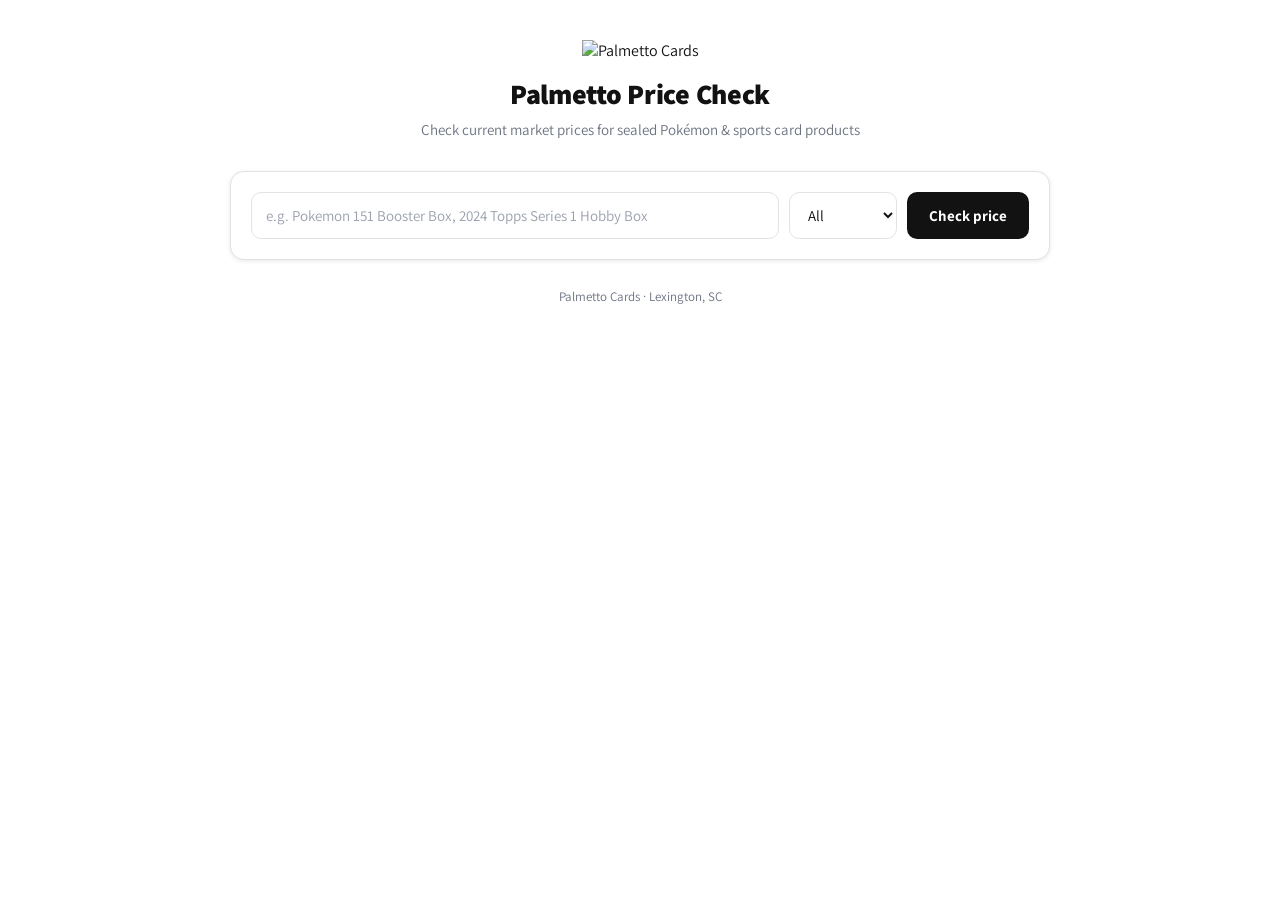
==== palmettopricecheck.html @ 822df372 "Add standalone Palmetto Price Check page (UI scaffold)" ====
<!DOCTYPE html>
<html lang="en">
<head>
<meta charset="UTF-8" />
<meta name="viewport" content="width=device-width, initial-scale=1.0" />
<title>Palmetto Price Check | Palmetto Cards</title>
<link rel="preconnect" href="https://fonts.googleapis.com" />
<link rel="preconnect" href="https://fonts.gstatic.com" crossorigin />
<link href="https://fonts.googleapis.com/css2?family=Assistant:wght@400;600;700;800&display=swap" rel="stylesheet" />
<style>
    :root {
        --bg: #ffffff; --panel: #ffffff; --panel-2: #f6f6f6; --border: #e3e3e3;
        --text: #121212; --muted: #6b7280; --accent: #121212; --accent-2: #16a34a;
        --done: #16a34a; --pending: #9ca3af;
    }
    * { box-sizing: border-box; }
    html, body { margin: 0; padding: 0; }
    body {
        font-family: "Assistant", -apple-system, BlinkMacSystemFont, "Segoe UI", Roboto, Helvetica, Arial, sans-serif;
        background: var(--bg); color: var(--text); min-height: 100vh; padding: 40px 20px;
    }
    .container { max-width: 820px; margin: 0 auto; }
    .topnav { max-width: 820px; margin: 0 auto 18px; }
    .topnav a { color: var(--muted); text-decoration: none; font-size: 14px; font-weight: 600; }
    .topnav a:hover { color: var(--accent); }
    header { text-align: center; margin-bottom: 32px; }
    .brand-logo { height: 64px; width: auto; margin-bottom: 14px; }
    header h1 { margin: 0 0 8px; font-size: 28px; font-weight: 800; letter-spacing: -0.01em; }
    header p { margin: 0; color: var(--muted); font-size: 15px; }
    .search-card {
        background: var(--panel); border: 1px solid var(--border);
        border-radius: 14px; padding: 20px; margin-bottom: 24px;
        box-shadow: 0 1px 4px rgba(18,18,18,0.10);
    }
    .search-row { display: flex; gap: 10px; flex-wrap: wrap; }
    input[type="text"] {
        flex: 1; min-width: 200px; padding: 12px 14px; background: #fff;
        border: 1px solid var(--border); border-radius: 10px;
        color: var(--text); font-size: 15px; outline: none; font-family: inherit;
    }
    input[type="text"]:focus { border-color: var(--accent); }
    input[type="text"]::placeholder { color: #9aa0ad; }
    select {
        padding: 12px 14px; background: #fff; border: 1px solid var(--border);
        border-radius: 10px; color: var(--text); font-size: 15px; font-family: inherit; cursor: pointer;
    }
    button {
        padding: 12px 22px; background: var(--accent); color: #fff;
        border: none; border-radius: 10px; font-size: 15px; font-weight: 700;
        cursor: pointer; font-family: inherit;
    }
    button:hover { background: #2a2a2a; }
    .result-card {
        background: var(--panel); border: 1px solid var(--border);
        border-radius: 14px; padding: 24px; box-shadow: 0 1px 4px rgba(18,18,18,0.10);
    }
    .muted-note { color: var(--muted); font-size: 14px; }
    .notice {
        padding: 14px 16px; border-radius: 10px; font-size: 14px;
        background: rgba(18,18,18,0.05); border: 1px solid var(--border); color: var(--muted);
    }
    .preview-badge {
        display: inline-block; font-size: 11px; font-weight: 700; text-transform: uppercase;
        letter-spacing: 0.04em; padding: 3px 8px; border-radius: 99px;
        background: rgba(245, 158, 11, 0.15); color: #b45309; margin-bottom: 14px;
    }
    .price-row {
        display: grid; grid-template-columns: 1fr auto; gap: 12px; align-items: center;
        padding: 14px 16px; background: var(--panel-2); border: 1px solid var(--border);
        border-radius: 12px; margin-bottom: 10px;
    }
    .price-info .price-title { font-size: 15px; font-weight: 700; }
    .price-info .price-meta { font-size: 12px; color: var(--muted); margin-top: 2px; }
    .price-value { font-size: 18px; font-weight: 800; color: var(--done); white-space: nowrap; }
    .price-value .src { display: block; font-size: 11px; font-weight: 600; color: var(--muted); text-align: right; }
    footer { text-align: center; margin-top: 28px; color: var(--muted); font-size: 13px; }
    @media (max-width: 600px) { body { padding: 20px 12px; } .search-row { flex-direction: column; } }
</style>
</head>
<body>

<div class="container">

    <header>
        <img class="brand-logo" src="https://palmettocards.com/cdn/shop/files/Screenshot_2023-06-26_184054.png?v=1687822886&width=400" alt="Palmetto Cards" />
        <h1>Palmetto Price Check</h1>
        <p>Check current market prices for sealed Pokémon &amp; sports card products</p>
    </header>

    <div class="search-card">
        <form id="priceForm">
            <div class="search-row">
                <input type="text" id="queryInput" placeholder="e.g. Pokemon 151 Booster Box, 2024 Topps Series 1 Hobby Box" autocomplete="off" />
                <select id="categorySelect">
                    <option value="all">All</option>
                    <option value="pokemon">Pokémon</option>
                    <option value="sports">Sports</option>
                </select>
                <button type="submit">Check price</button>
            </div>
        </form>
    </div>

    <div id="results"></div>

    <footer>Palmetto Cards &middot; Lexington, SC</footer>

</div>
<script src="pricecheck.js"></script>
</body>
</html>
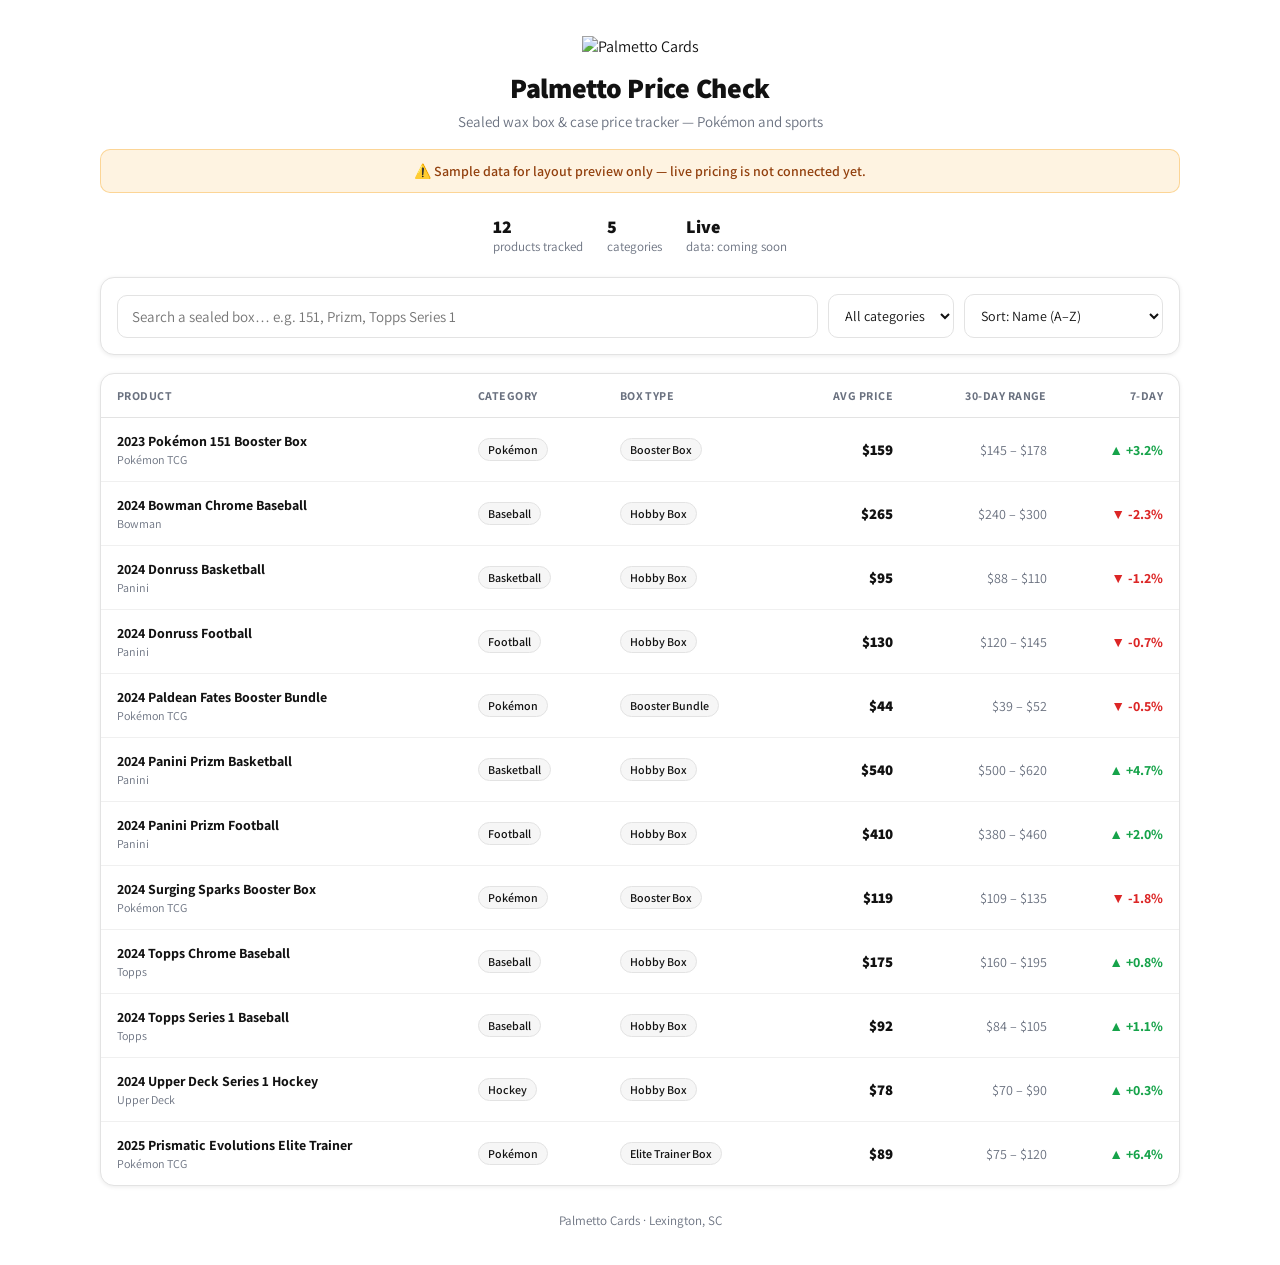
==== commit f7626347: "Build WaxStat-style price dashboard UI (sample data, ready for real feed)" ====
--- a/palmettopricecheck.html
+++ b/palmettopricecheck.html
@@ -10,71 +10,75 @@
 <style>
     :root {
         --bg: #ffffff; --panel: #ffffff; --panel-2: #f6f6f6; --border: #e3e3e3;
-        --text: #121212; --muted: #6b7280; --accent: #121212; --accent-2: #16a34a;
-        --done: #16a34a; --pending: #9ca3af;
+        --text: #121212; --muted: #6b7280; --accent: #121212;
+        --up: #16a34a; --down: #dc2626;
     }
     * { box-sizing: border-box; }
     html, body { margin: 0; padding: 0; }
     body {
         font-family: "Assistant", -apple-system, BlinkMacSystemFont, "Segoe UI", Roboto, Helvetica, Arial, sans-serif;
-        background: var(--bg); color: var(--text); min-height: 100vh; padding: 40px 20px;
+        background: var(--bg); color: var(--text); min-height: 100vh; padding: 36px 20px;
     }
-    .container { max-width: 820px; margin: 0 auto; }
-    .topnav { max-width: 820px; margin: 0 auto 18px; }
-    .topnav a { color: var(--muted); text-decoration: none; font-size: 14px; font-weight: 600; }
-    .topnav a:hover { color: var(--accent); }
-    header { text-align: center; margin-bottom: 32px; }
-    .brand-logo { height: 64px; width: auto; margin-bottom: 14px; }
-    header h1 { margin: 0 0 8px; font-size: 28px; font-weight: 800; letter-spacing: -0.01em; }
+    .container { max-width: 1080px; margin: 0 auto; }
+    header { text-align: center; margin-bottom: 18px; }
+    .brand-logo { height: 60px; width: auto; margin-bottom: 12px; }
+    header h1 { margin: 0 0 6px; font-size: 28px; font-weight: 800; letter-spacing: -0.01em; }
     header p { margin: 0; color: var(--muted); font-size: 15px; }
-    .search-card {
-        background: var(--panel); border: 1px solid var(--border);
-        border-radius: 14px; padding: 20px; margin-bottom: 24px;
-        box-shadow: 0 1px 4px rgba(18,18,18,0.10);
+    .sample-banner {
+        max-width: 1080px; margin: 0 auto 22px; padding: 12px 16px; border-radius: 10px;
+        background: rgba(245, 158, 11, 0.12); border: 1px solid rgba(245, 158, 11, 0.35);
+        color: #92400e; font-size: 14px; text-align: center; font-weight: 600;
     }
-    .search-row { display: flex; gap: 10px; flex-wrap: wrap; }
-    input[type="text"] {
-        flex: 1; min-width: 200px; padding: 12px 14px; background: #fff;
-        border: 1px solid var(--border); border-radius: 10px;
-        color: var(--text); font-size: 15px; outline: none; font-family: inherit;
+    .statsbar {
+        display: flex; gap: 24px; justify-content: center; flex-wrap: wrap;
+        margin-bottom: 22px; color: var(--muted); font-size: 13px;
     }
-    input[type="text"]:focus { border-color: var(--accent); }
-    input[type="text"]::placeholder { color: #9aa0ad; }
-    select {
-        padding: 12px 14px; background: #fff; border: 1px solid var(--border);
-        border-radius: 10px; color: var(--text); font-size: 15px; font-family: inherit; cursor: pointer;
+    .statsbar .stat strong { color: var(--text); font-size: 18px; font-weight: 800; display: block; }
+    .controls {
+        background: var(--panel); border: 1px solid var(--border); border-radius: 14px;
+        padding: 16px; margin-bottom: 18px; box-shadow: 0 1px 4px rgba(18,18,18,0.08);
+        display: flex; gap: 10px; flex-wrap: wrap; align-items: center;
     }
-    button {
-        padding: 12px 22px; background: var(--accent); color: #fff;
-        border: none; border-radius: 10px; font-size: 15px; font-weight: 700;
-        cursor: pointer; font-family: inherit;
+    .controls input[type="text"] {
+        flex: 1; min-width: 220px; padding: 11px 14px; background: #fff;
+        border: 1px solid var(--border); border-radius: 10px; color: var(--text);
+        font-size: 15px; outline: none; font-family: inherit;
     }
-    button:hover { background: #2a2a2a; }
-    .result-card {
-        background: var(--panel); border: 1px solid var(--border);
-        border-radius: 14px; padding: 24px; box-shadow: 0 1px 4px rgba(18,18,18,0.10);
+    .controls input[type="text"]:focus { border-color: var(--accent); }
+    .controls select {
+        padding: 11px 12px; background: #fff; border: 1px solid var(--border);
+        border-radius: 10px; color: var(--text); font-size: 14px; font-family: inherit; cursor: pointer;
     }
-    .muted-note { color: var(--muted); font-size: 14px; }
-    .notice {
-        padding: 14px 16px; border-radius: 10px; font-size: 14px;
-        background: rgba(18,18,18,0.05); border: 1px solid var(--border); color: var(--muted);
+    .table-wrap {
+        background: var(--panel); border: 1px solid var(--border); border-radius: 14px;
+        box-shadow: 0 1px 4px rgba(18,18,18,0.08); overflow-x: auto;
     }
-    .preview-badge {
-        display: inline-block; font-size: 11px; font-weight: 700; text-transform: uppercase;
-        letter-spacing: 0.04em; padding: 3px 8px; border-radius: 99px;
-        background: rgba(245, 158, 11, 0.15); color: #b45309; margin-bottom: 14px;
+    table { width: 100%; border-collapse: collapse; min-width: 760px; }
+    thead th {
+        text-align: left; font-size: 12px; text-transform: uppercase; letter-spacing: 0.04em;
+        color: var(--muted); font-weight: 700; padding: 14px 16px; border-bottom: 1px solid var(--border);
+        white-space: nowrap;
     }
-    .price-row {
-        display: grid; grid-template-columns: 1fr auto; gap: 12px; align-items: center;
-        padding: 14px 16px; background: var(--panel-2); border: 1px solid var(--border);
-        border-radius: 12px; margin-bottom: 10px;
+    thead th.num, tbody td.num { text-align: right; }
+    tbody td { padding: 14px 16px; border-bottom: 1px solid #f0f0f0; font-size: 14px; vertical-align: middle; }
+    tbody tr:last-child td { border-bottom: none; }
+    tbody tr:hover { background: var(--panel-2); }
+    .prod-title { font-weight: 700; }
+    .prod-meta { font-size: 12px; color: var(--muted); margin-top: 2px; }
+    .pill {
+        display: inline-block; font-size: 12px; font-weight: 600; padding: 3px 9px;
+        border-radius: 99px; background: var(--panel-2); border: 1px solid var(--border); color: var(--text);
+        white-space: nowrap;
     }
-    .price-info .price-title { font-size: 15px; font-weight: 700; }
-    .price-info .price-meta { font-size: 12px; color: var(--muted); margin-top: 2px; }
-    .price-value { font-size: 18px; font-weight: 800; color: var(--done); white-space: nowrap; }
-    .price-value .src { display: block; font-size: 11px; font-weight: 600; color: var(--muted); text-align: right; }
-    footer { text-align: center; margin-top: 28px; color: var(--muted); font-size: 13px; }
-    @media (max-width: 600px) { body { padding: 20px 12px; } .search-row { flex-direction: column; } }
+    .price { font-weight: 800; font-size: 15px; white-space: nowrap; }
+    .range { color: var(--muted); white-space: nowrap; }
+    .trend { font-weight: 700; white-space: nowrap; }
+    .trend.up { color: var(--up); }
+    .trend.down { color: var(--down); }
+    .trend.flat { color: var(--muted); }
+    .empty { padding: 30px; text-align: center; color: var(--muted); }
+    footer { text-align: center; margin-top: 26px; color: var(--muted); font-size: 13px; }
+    @media (max-width: 600px) { body { padding: 20px 12px; } .controls { flex-direction: column; align-items: stretch; } }
 </style>
 </head>
 <body>
@@ -84,24 +88,52 @@
     <header>
         <img class="brand-logo" src="https://palmettocards.com/cdn/shop/files/Screenshot_2023-06-26_184054.png?v=1687822886&width=400" alt="Palmetto Cards" />
         <h1>Palmetto Price Check</h1>
-        <p>Check current market prices for sealed Pokémon &amp; sports card products</p>
+        <p>Sealed wax box &amp; case price tracker — Pokémon and sports</p>
     </header>
 
-    <div class="search-card">
-        <form id="priceForm">
-            <div class="search-row">
-                <input type="text" id="queryInput" placeholder="e.g. Pokemon 151 Booster Box, 2024 Topps Series 1 Hobby Box" autocomplete="off" />
-                <select id="categorySelect">
-                    <option value="all">All</option>
-                    <option value="pokemon">Pokémon</option>
-                    <option value="sports">Sports</option>
-                </select>
-                <button type="submit">Check price</button>
-            </div>
-        </form>
+</div>
+
+<div class="sample-banner">
+    ⚠️ Sample data for layout preview only — live pricing is not connected yet.
+</div>
+
+<div class="container">
+
+    <div class="statsbar">
+        <div class="stat"><strong id="statCount">—</strong> products tracked</div>
+        <div class="stat"><strong id="statCats">—</strong> categories</div>
+        <div class="stat"><strong>Live</strong> data: coming soon</div>
     </div>
 
-    <div id="results"></div>
+    <div class="controls">
+        <input type="text" id="searchInput" placeholder="Search a sealed box… e.g. 151, Prizm, Topps Series 1" autocomplete="off" />
+        <select id="categoryFilter">
+            <option value="all">All categories</option>
+        </select>
+        <select id="sortSelect">
+            <option value="name">Sort: Name (A–Z)</option>
+            <option value="priceDesc">Sort: Price (high → low)</option>
+            <option value="priceAsc">Sort: Price (low → high)</option>
+            <option value="trendDesc">Sort: 7-day trend (gainers)</option>
+            <option value="trendAsc">Sort: 7-day trend (drops)</option>
+        </select>
+    </div>
+
+    <div class="table-wrap">
+        <table>
+            <thead>
+                <tr>
+                    <th>Product</th>
+                    <th>Category</th>
+                    <th>Box Type</th>
+                    <th class="num">Avg Price</th>
+                    <th class="num">30-Day Range</th>
+                    <th class="num">7-Day</th>
+                </tr>
+            </thead>
+            <tbody id="productBody"></tbody>
+        </table>
+    </div>
 
     <footer>Palmetto Cards &middot; Lexington, SC</footer>
 
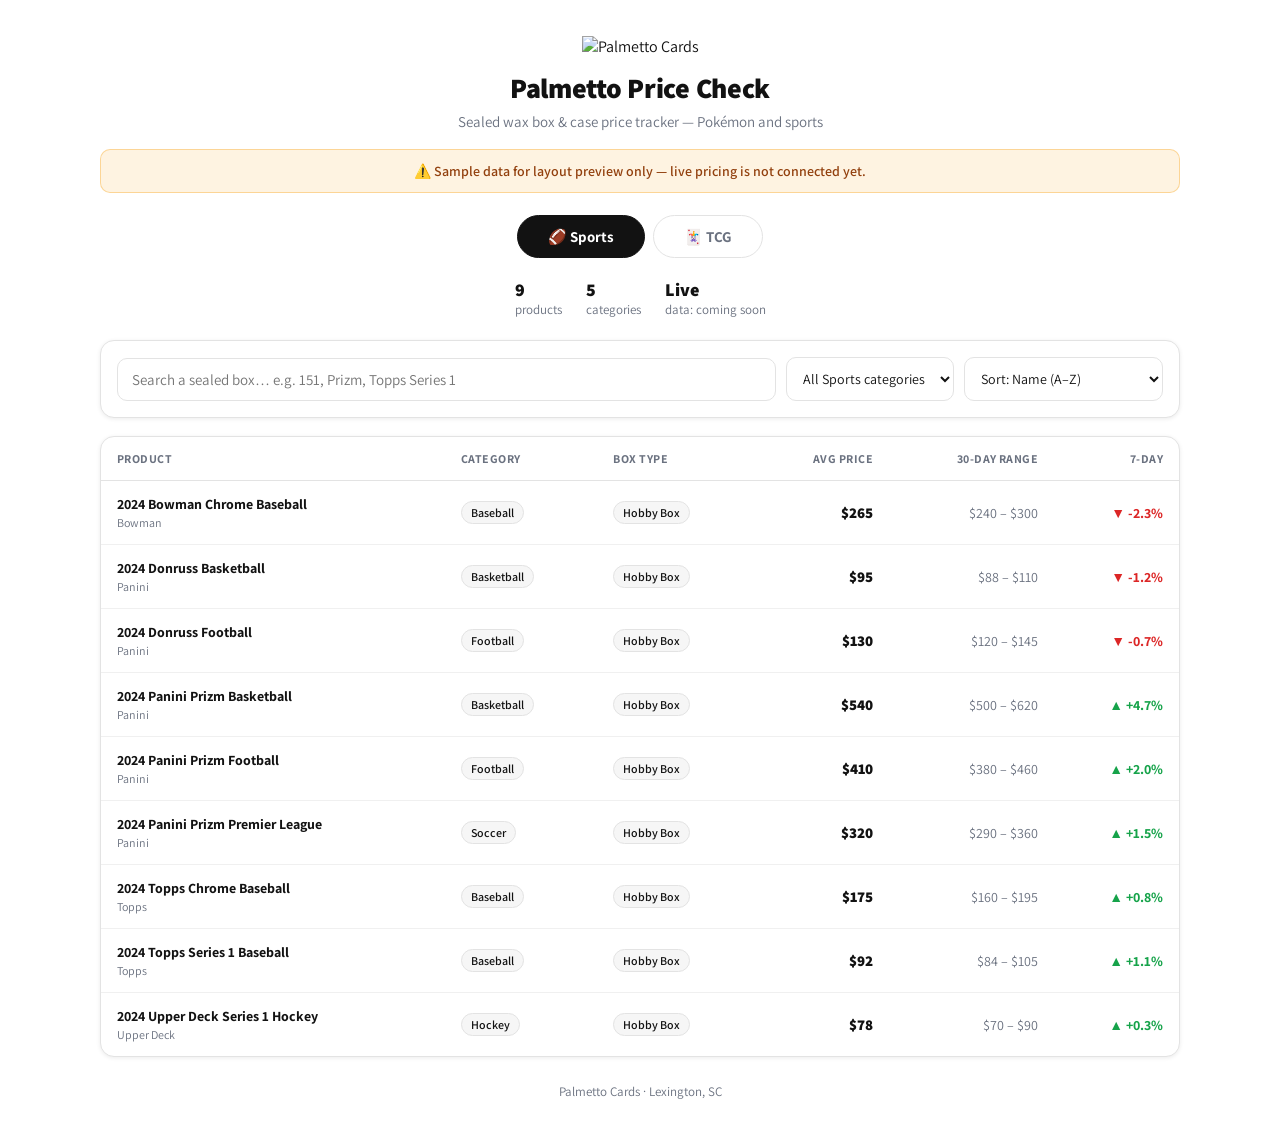
==== commit faef1d51: "Price check: split into Sports vs TCG groups with adaptive sub-categories" ====
--- a/palmettopricecheck.html
+++ b/palmettopricecheck.html
@@ -49,6 +49,15 @@
         padding: 11px 12px; background: #fff; border: 1px solid var(--border);
         border-radius: 10px; color: var(--text); font-size: 14px; font-family: inherit; cursor: pointer;
     }
+    .tabs { display: flex; gap: 8px; justify-content: center; margin-bottom: 20px; }
+    .tab {
+        padding: 11px 30px; border-radius: 99px; border: 1px solid var(--border);
+        background: #fff; color: var(--muted); font-weight: 700; font-size: 15px;
+        cursor: pointer; font-family: inherit;
+    }
+    .tab:hover { background: var(--panel-2); border-color: var(--accent); color: var(--text); }
+    .tab.active { background: var(--accent); color: #fff; border-color: var(--accent); }
+    .tab.active:hover { background: var(--accent); color: #fff; }
     .table-wrap {
         background: var(--panel); border: 1px solid var(--border); border-radius: 14px;
         box-shadow: 0 1px 4px rgba(18,18,18,0.08); overflow-x: auto;
@@ -99,8 +108,13 @@
 
 <div class="container">
 
+    <div class="tabs">
+        <button type="button" class="tab active" data-group="Sports">🏈 Sports</button>
+        <button type="button" class="tab" data-group="TCG">🃏 TCG</button>
+    </div>
+
     <div class="statsbar">
-        <div class="stat"><strong id="statCount">—</strong> products tracked</div>
+        <div class="stat"><strong id="statCount">—</strong> products</div>
         <div class="stat"><strong id="statCats">—</strong> categories</div>
         <div class="stat"><strong>Live</strong> data: coming soon</div>
     </div>
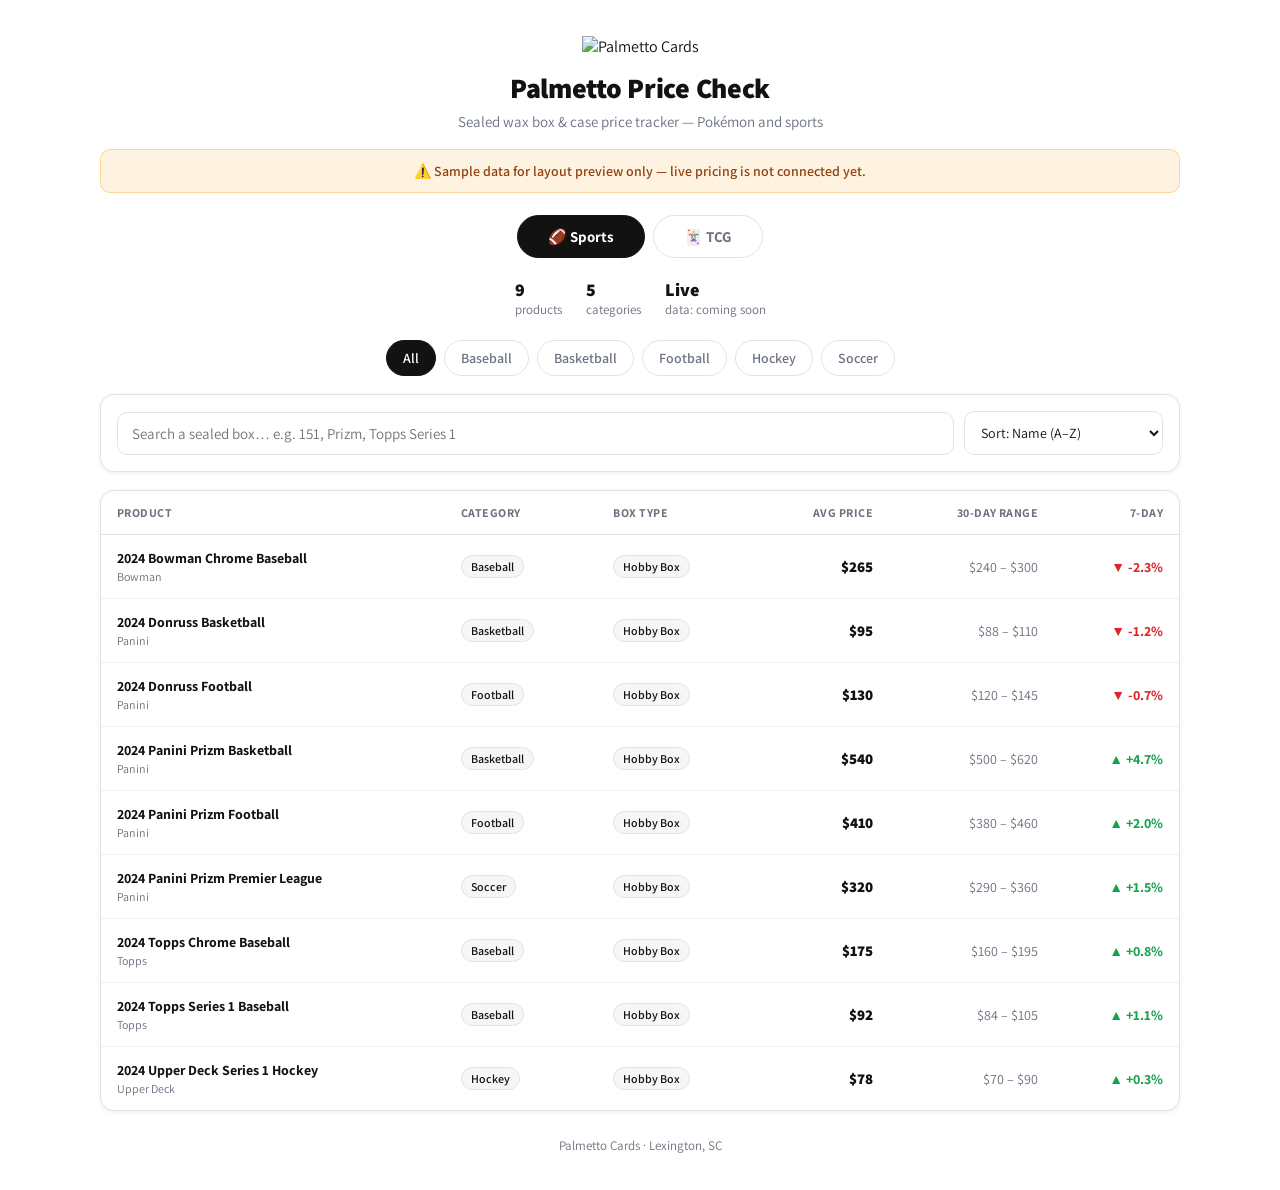
==== commit 3a19e206: "Price check: replace category dropdown with filter buttons (chips)" ====
--- a/palmettopricecheck.html
+++ b/palmettopricecheck.html
@@ -58,6 +58,15 @@
     .tab:hover { background: var(--panel-2); border-color: var(--accent); color: var(--text); }
     .tab.active { background: var(--accent); color: #fff; border-color: var(--accent); }
     .tab.active:hover { background: var(--accent); color: #fff; }
+    .chips { display: flex; flex-wrap: wrap; gap: 8px; justify-content: center; margin-bottom: 18px; }
+    .chip {
+        padding: 8px 16px; border-radius: 99px; border: 1px solid var(--border);
+        background: #fff; color: var(--muted); font-weight: 600; font-size: 14px;
+        cursor: pointer; font-family: inherit;
+    }
+    .chip:hover { background: var(--panel-2); border-color: var(--accent); color: var(--text); }
+    .chip.active { background: var(--accent); color: #fff; border-color: var(--accent); }
+    .chip.active:hover { background: var(--accent); color: #fff; }
     .table-wrap {
         background: var(--panel); border: 1px solid var(--border); border-radius: 14px;
         box-shadow: 0 1px 4px rgba(18,18,18,0.08); overflow-x: auto;
@@ -119,11 +128,10 @@
         <div class="stat"><strong>Live</strong> data: coming soon</div>
     </div>
 
+    <div class="chips" id="categoryChips"></div>
+
     <div class="controls">
         <input type="text" id="searchInput" placeholder="Search a sealed box… e.g. 151, Prizm, Topps Series 1" autocomplete="off" />
-        <select id="categoryFilter">
-            <option value="all">All categories</option>
-        </select>
         <select id="sortSelect">
             <option value="name">Sort: Name (A–Z)</option>
             <option value="priceDesc">Sort: Price (high → low)</option>
